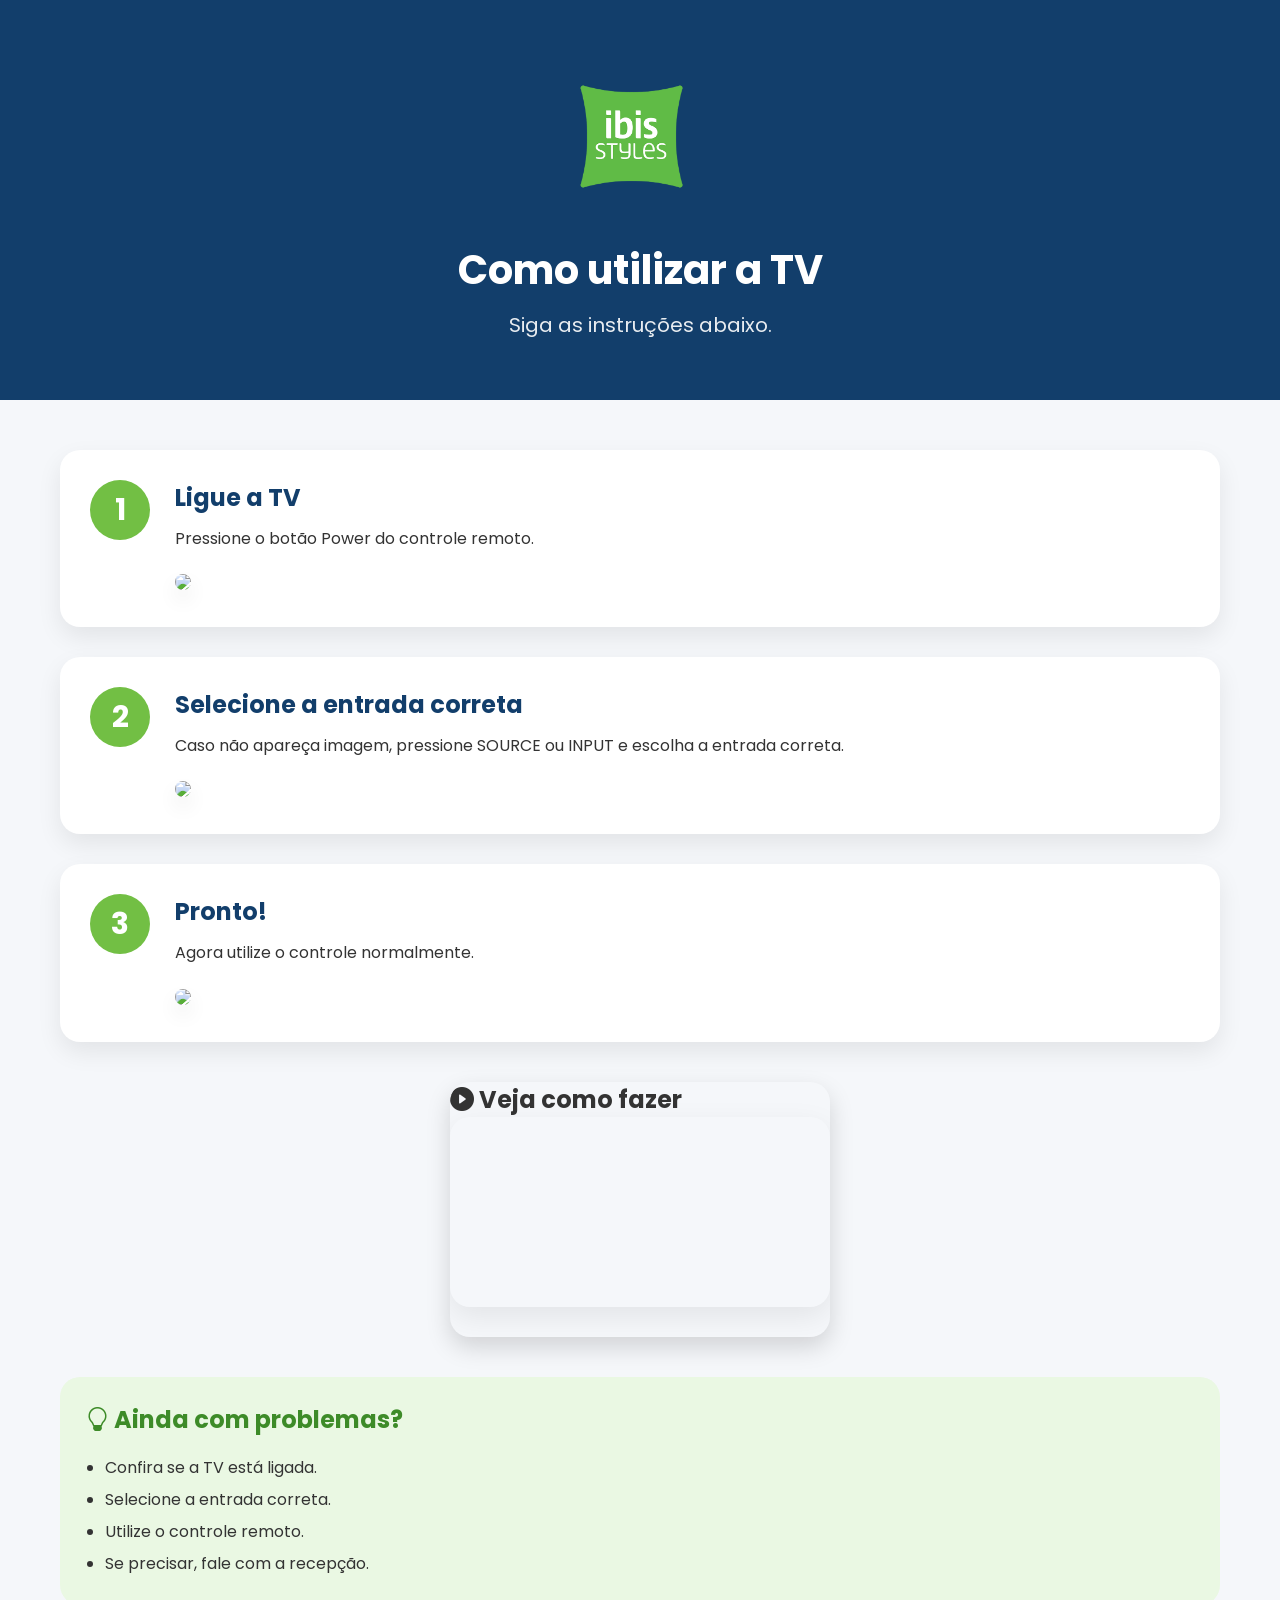
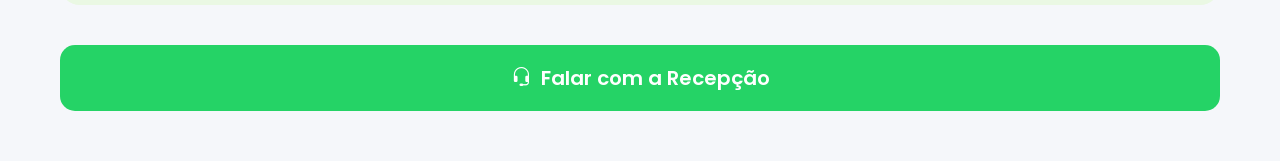
==== pages/tv.html @ 32ad7feb "Create tv.html" ====
<!DOCTYPE html>
<html lang="pt-BR">

<head>

<meta charset="UTF-8">

<meta name="viewport" content="width=device-width, initial-scale=1">

<title>TV</title>

<link rel="stylesheet" href="../css/style.css">

<link rel="preconnect" href="https://fonts.googleapis.com">

<link href="https://fonts.googleapis.com/css2?family=Poppins:wght@300;400;500;600;700&display=swap" rel="stylesheet">

<link rel="stylesheet" href="https://cdn.jsdelivr.net/npm/bootstrap-icons@1.13.1/font/bootstrap-icons.min.css">

</head>

<body>

<header class="hero">

<a href="../index.html" class="logo-link">

<img src="../img/logo-ibisstyles.png" class="logo">

</a>

<h1>Como utilizar a TV</h1>

<p>Siga as instruções abaixo.</p>

</header>

<div class="container">

<div class="passo">

<div class="numero">1</div>

<div class="conteudo">

<h2>Ligue a TV</h2>

<p>

Pressione o botão Power do controle remoto.

</p>

<img src="../img/tv1.png" onclick="abrirImagem(this.src)">

</div>

</div>

<div class="passo">

<div class="numero">2</div>

<div class="conteudo">

<h2>Selecione a entrada correta</h2>

<p>

Caso não apareça imagem, pressione SOURCE ou INPUT e escolha a entrada correta.

</p>

<img src="../img/tv2.png" onclick="abrirImagem(this.src)">

</div>

</div>

<div class="passo">

<div class="numero">3</div>

<div class="conteudo">

<h2>Pronto!</h2>

<p>

Agora utilize o controle normalmente.

</p>

<img src="../img/tv3.png" onclick="abrirImagem(this.src)">

</div>

</div>

<div class="video-demo">

<h2>

<i class="bi bi-play-circle-fill"></i>

Veja como fazer

</h2>

<video autoplay muted loop playsinline preload="auto">

<source src="../video/tv.mp4" type="video/mp4">

</video>

</div>

<div class="dica">

<h2>

<i class="bi bi-lightbulb"></i>

Ainda com problemas?

</h2>

<ul>

<li>Confira se a TV está ligada.</li>

<li>Selecione a entrada correta.</li>

<li>Utilize o controle remoto.</li>

<li>Se precisar, fale com a recepção.</li>

</ul>

</div>

<a class="whatsapp"

href="https://wa.me/554133240469?text=Olá!%20Estou%20com%20problemas%20na%20TV."

target="_blank">

<i class="bi bi-headset"></i>

Falar com a Recepção

</a>

</div>

<div id="lightbox" onclick="fecharImagem()">

<span>&times;</span>

<img id="imagemGrande">

</div>

<script src="../js/script.js"></script>

</body>

</html>
---- css/style.css ----
/* ===========================================
   GUIA DIGITAL DO HÓSPEDE
   ibis Styles Curitiba Centro Cívico
=========================================== */

/* RESET */

*{
    margin:0;
    padding:0;
    box-sizing:border-box;
}

:root{

    --azul:#123E6B;
    --verde:#72BF44;
    --verde-hover:#5fa538;
    --cinza:#f5f7fa;
    --texto:#333333;
    --branco:#ffffff;
    --sombra:0 10px 30px rgba(0,0,0,.08);

}

body{

    font-family:'Poppins',sans-serif;
    background:var(--cinza);
    color:var(--texto);

}

/* ================= HEADER ================= */

header{

    background:var(--azul);
    color:white;

    text-align:center;

    padding:60px 20px;

}

.logo{

    width:170px;
    max-width:90%;
    margin-bottom:20px;

}

header h1{

    font-size:40px;
    font-weight:700;
    margin-bottom:10px;

}

header p{

    font-size:20px;
    opacity:.9;

}

/* ================= CONTAINER ================= */

.container{

    max-width:1200px;

    margin:auto;

    padding:50px 20px;

}

/* ================= TITULO ================= */

.titulo{

    text-align:center;

    margin-bottom:45px;

}

.titulo h2{

    font-size:34px;

    color:var(--azul);

    margin-bottom:10px;

}

.titulo p{

    color:#666;

    font-size:18px;

}

/* ================= MENU ================= */

.menu{

    display:grid;

    grid-template-columns:repeat(auto-fit,minmax(320px,1fr));

    gap:22px;

}

/* ================= CARDS ================= */

.card{

    display:flex;

    align-items:center;

    gap:20px;

    text-decoration:none;

    background:white;

    color:inherit;

    padding:24px;

    border-radius:20px;

    box-shadow:var(--sombra);

    transition:.30s;

}

.card:hover{

    transform:translateY(-6px);

    box-shadow:0 18px 35px rgba(0,0,0,.15);

}

.card .icone{

    width:70px;

    height:70px;

    border-radius:18px;

    background:#eef6ff;

    display:flex;

    justify-content:center;

    align-items:center;

    font-size:34px;

    flex-shrink:0;

}

.card h3{

    font-size:24px;

    margin-bottom:6px;

    color:var(--azul);

}

.card p{

    color:#666;

    font-size:16px;

    line-height:1.5;

}

/* CARD RECEPÇÃO */

.destaque{

    background:var(--verde);

    color:white;

}

.destaque h3{

    color:white;

}

.destaque p{

    color:white;

}

.destaque .icone{

    background:rgba(255,255,255,.20);

}
/* ================= ÍCONES ================= */

.icone{

    width:70px;
    height:70px;

    display:flex;
    justify-content:center;
    align-items:center;

    background:#eef5ff;

    border-radius:18px;

    flex-shrink:0;

}

.icone i{

    font-size:34px;

    color:#123E6B;

}
/* ================= BOTÕES ================= */

.botao{

    display:inline-block;

    background:var(--verde);

    color:white;

    text-decoration:none;

    padding:14px 26px;

    border-radius:30px;

    transition:.3s;

    font-weight:600;

}

.botao:hover{

    background:var(--verde-hover);

}

/* ================= VOLTAR ================= */

.btn-voltar{

    position:absolute;

    top:20px;

    left:20px;

    width:48px;

    height:48px;

    border-radius:50%;

    background:rgba(255,255,255,.15);

    color:white;

    text-decoration:none;

    display:flex;

    justify-content:center;

    align-items:center;

    font-size:26px;

    backdrop-filter:blur(8px);

    transition:.3s;

}

.btn-voltar:hover{

    background:rgba(255,255,255,.30);

}

/* ================= GALERIA ================= */

.galeria{

    display:grid;

    grid-template-columns:repeat(auto-fit,minmax(280px,1fr));

    gap:25px;

}

.galeria img{

    width:100%;

    border-radius:18px;

    cursor:pointer;

    transition:.3s;

    box-shadow:var(--sombra);

}

.galeria img:hover{

    transform:scale(1.03);

}

/* ================= LIGHTBOX ================= */

#lightbox{

    display:none;

    position:fixed;

    inset:0;

    background:rgba(0,0,0,.90);

    justify-content:center;

    align-items:center;

    z-index:9999;

}

#lightbox img{

    max-width:90%;

    max-height:90%;

    border-radius:20px;

}

#lightbox span{

    position:absolute;

    top:30px;

    right:35px;

    color:white;

    font-size:45px;

    cursor:pointer;

}

/* ================= VIDEO ================= */

video{

    width:100%;

    border-radius:20px;

    box-shadow:var(--sombra);

    margin-bottom:30px;

}

/* ================= FOOTER ================= */

footer{

    background:var(--azul);

    color:white;

    text-align:center;

    padding:30px 20px;

    margin-top:60px;

}

footer small{

    opacity:.8;

}

/* ================= RESPONSIVO ================= */

@media(max-width:768px){

header{

    padding:45px 20px;

}

.logo{

    width:130px;

}

header h1{

    font-size:30px;

}

header p{

    font-size:17px;

}

.titulo h2{

    font-size:28px;

}

.menu{

    grid-template-columns:1fr;

}

.card{

    padding:20px;

}

.card h3{

    font-size:21px;

}

.card p{

    font-size:15px;

}

.card .icone{

    width:60px;

    height:60px;

    font-size:28px;

}

}
.passo{

display:flex;

gap:25px;

background:white;

padding:30px;

margin-bottom:30px;

border-radius:20px;

box-shadow:0 10px 25px rgba(0,0,0,.08);

}

.numero{

width:60px;

height:60px;

background:#72BF44;

color:white;

border-radius:50%;

display:flex;

justify-content:center;

align-items:center;

font-size:30px;

font-weight:bold;

flex-shrink:0;

}

.conteudo{

flex:1;

}

.conteudo h2{

margin-bottom:10px;

color:#123E6B;

}

.conteudo p{

margin-bottom:20px;

line-height:1.7;

}

.rede{

display:inline-block;

background:#72BF44;

color:white;

padding:12px 24px;

border-radius:30px;

font-weight:600;

margin-bottom:20px;

}

.conteudo img{

width:100%;

border-radius:15px;

box-shadow:0 10px 20px rgba(0,0,0,.08);

}

.dica{

background:#eaf8e3;

padding:25px;

border-radius:20px;

margin:40px 0;

}

.dica h2{

color:#3d8b28;

margin-bottom:15px;

}

.dica ul{

padding-left:20px;

line-height:2;

}

.video{

margin:50px 0;

}

.whatsapp{

display:flex;

justify-content:center;

align-items:center;

gap:10px;

background:#25D366;

color:white;

text-decoration:none;

padding:18px;

border-radius:15px;

font-size:20px;

font-weight:600;

}

.whatsapp:hover{

background:#1da851;

}

@media(max-width:768px){

.passo{

flex-direction:column;

}

.numero{

margin:auto;

}

}
.video-demo{

    max-width:380px;

    margin:40px auto;

    border-radius:20px;

    overflow:hidden;

    box-shadow:0 10px 25px rgba(0,0,0,.15);

}

.video-demo video{

    width:100%;
    display:block;

    border-radius:20px;

    object-fit:cover;

}
.logo-link{
    display:inline-block;
    text-decoration:none;
}

.logo-link:hover{
    transform:scale(1.03);
    transition:0.3s;
}

.logo-link img{
    display:block;
}
.whatsapp-fixo{

    position:fixed;

    bottom:20px;

    right:20px;

    background:#25D366;

    color:#fff;

    padding:14px 18px;

    border-radius:40px;

    display:flex;

    align-items:center;

    gap:10px;

    text-decoration:none;

    font-weight:600;

    font-size:16px;

    box-shadow:0 8px 20px rgba(0,0,0,.25);

    z-index:9999;

    transition:.3s;

}

.whatsapp-fixo i{

    font-size:28px;

}

.whatsapp-fixo:hover{

    transform:scale(1.05);

}

@media (max-width:768px){

.whatsapp-fixo{

    left:15px;

    right:15px;

    bottom:15px;

    justify-content:center;

}

}
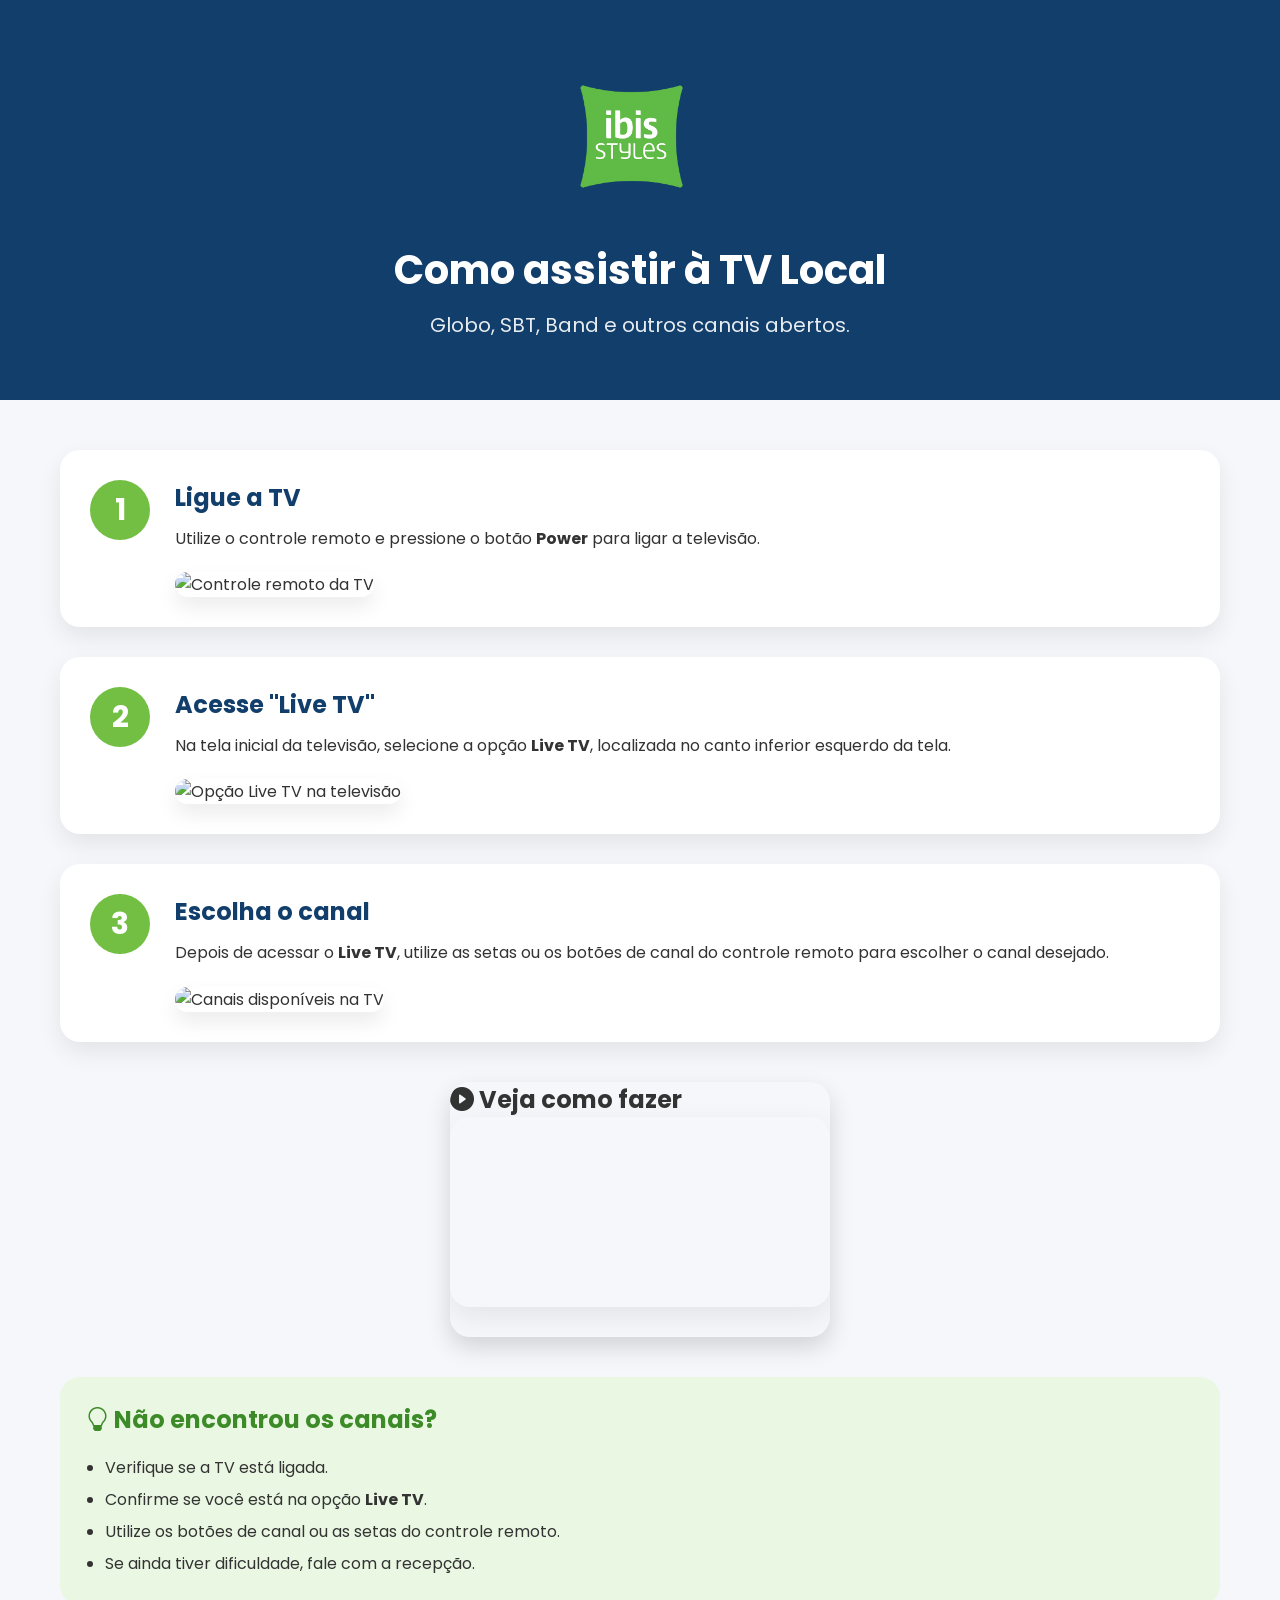
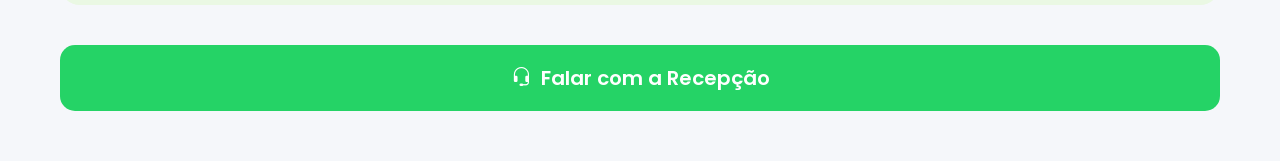
==== commit 6225f932: "Update tv.html" ====
--- a/pages/tv.html
+++ b/pages/tv.html
@@ -4,15 +4,13 @@
 <head>
 
 <meta charset="UTF-8">
-
 <meta name="viewport" content="width=device-width, initial-scale=1">
 
-<title>TV</title>
+<title>TV Local</title>
 
 <link rel="stylesheet" href="../css/style.css">
 
 <link rel="preconnect" href="https://fonts.googleapis.com">
-
 <link href="https://fonts.googleapis.com/css2?family=Poppins:wght@300;400;500;600;700&display=swap" rel="stylesheet">
 
 <link rel="stylesheet" href="https://cdn.jsdelivr.net/npm/bootstrap-icons@1.13.1/font/bootstrap-icons.min.css">
@@ -23,143 +21,199 @@
 
 <header class="hero">
 
-<a href="../index.html" class="logo-link">
-
-<img src="../img/logo-ibisstyles.png" class="logo">
-
-</a>
-
-<h1>Como utilizar a TV</h1>
-
-<p>Siga as instruções abaixo.</p>
+    <a href="../index.html" class="logo-link">
+
+        <img
+            src="../img/logo-ibisstyles.png"
+            class="logo"
+            alt="Ibis Styles"
+        >
+
+    </a>
+
+    <h1>Como assistir à TV Local</h1>
+
+    <p>Globo, SBT, Band e outros canais abertos.</p>
 
 </header>
 
+
 <div class="container">
 
-<div class="passo">
-
-<div class="numero">1</div>
-
-<div class="conteudo">
-
-<h2>Ligue a TV</h2>
-
-<p>
-
-Pressione o botão Power do controle remoto.
-
-</p>
-
-<img src="../img/tv1.png" onclick="abrirImagem(this.src)">
+
+    <!-- PASSO 1 -->
+
+    <div class="passo">
+
+        <div class="numero">1</div>
+
+        <div class="conteudo">
+
+            <h2>Ligue a TV</h2>
+
+            <p>
+                Utilize o controle remoto e pressione o botão
+                <strong>Power</strong> para ligar a televisão.
+            </p>
+
+            <img
+                src="../img/tv1.png"
+                alt="Controle remoto da TV"
+                onclick="abrirImagem(this.src)"
+            >
+
+        </div>
+
+    </div>
+
+
+    <!-- PASSO 2 -->
+
+    <div class="passo">
+
+        <div class="numero">2</div>
+
+        <div class="conteudo">
+
+            <h2>Acesse "Live TV"</h2>
+
+            <p>
+                Na tela inicial da televisão, selecione a opção
+                <strong>Live TV</strong>, localizada no canto inferior
+                esquerdo da tela.
+            </p>
+
+            <img
+                src="../img/tv2.png"
+                alt="Opção Live TV na televisão"
+                onclick="abrirImagem(this.src)"
+            >
+
+        </div>
+
+    </div>
+
+
+    <!-- PASSO 3 -->
+
+    <div class="passo">
+
+        <div class="numero">3</div>
+
+        <div class="conteudo">
+
+            <h2>Escolha o canal</h2>
+
+            <p>
+                Depois de acessar o <strong>Live TV</strong>,
+                utilize as setas ou os botões de canal do controle
+                remoto para escolher o canal desejado.
+            </p>
+
+            <img
+                src="../img/tv3.png"
+                alt="Canais disponíveis na TV"
+                onclick="abrirImagem(this.src)"
+            >
+
+        </div>
+
+    </div>
+
+
+    <!-- VÍDEO -->
+
+    <div class="video-demo">
+
+        <h2>
+            <i class="bi bi-play-circle-fill"></i>
+            Veja como fazer
+        </h2>
+
+        <video
+            autoplay
+            muted
+            loop
+            playsinline
+            preload="auto"
+        >
+
+            <source
+                src="../video/tv.mp4"
+                type="video/mp4"
+            >
+
+            Seu navegador não suporta vídeo.
+
+        </video>
+
+    </div>
+
+
+    <!-- DICAS -->
+
+    <div class="dica">
+
+        <h2>
+            <i class="bi bi-lightbulb"></i>
+            Não encontrou os canais?
+        </h2>
+
+        <ul>
+
+            <li>
+                Verifique se a TV está ligada.
+            </li>
+
+            <li>
+                Confirme se você está na opção
+                <strong>Live TV</strong>.
+            </li>
+
+            <li>
+                Utilize os botões de canal ou as setas do controle remoto.
+            </li>
+
+            <li>
+                Se ainda tiver dificuldade, fale com a recepção.
+            </li>
+
+        </ul>
+
+    </div>
+
+
+    <!-- RECEPÇÃO -->
+
+    <a
+        class="whatsapp"
+        href="https://wa.me/554133240469?text=Olá!%20Estou%20com%20dificuldade%20para%20acessar%20a%20TV%20local."
+        target="_blank"
+    >
+
+        <i class="bi bi-headset"></i>
+
+        Falar com a Recepção
+
+    </a>
+
 
 </div>
 
+
+<!-- LIGHTBOX -->
+
+<div
+    id="lightbox"
+    onclick="fecharImagem()"
+>
+
+    <span>&times;</span>
+
+    <img id="imagemGrande">
+
 </div>
 
-<div class="passo">
-
-<div class="numero">2</div>
-
-<div class="conteudo">
-
-<h2>Selecione a entrada correta</h2>
-
-<p>
-
-Caso não apareça imagem, pressione SOURCE ou INPUT e escolha a entrada correta.
-
-</p>
-
-<img src="../img/tv2.png" onclick="abrirImagem(this.src)">
-
-</div>
-
-</div>
-
-<div class="passo">
-
-<div class="numero">3</div>
-
-<div class="conteudo">
-
-<h2>Pronto!</h2>
-
-<p>
-
-Agora utilize o controle normalmente.
-
-</p>
-
-<img src="../img/tv3.png" onclick="abrirImagem(this.src)">
-
-</div>
-
-</div>
-
-<div class="video-demo">
-
-<h2>
-
-<i class="bi bi-play-circle-fill"></i>
-
-Veja como fazer
-
-</h2>
-
-<video autoplay muted loop playsinline preload="auto">
-
-<source src="../video/tv.mp4" type="video/mp4">
-
-</video>
-
-</div>
-
-<div class="dica">
-
-<h2>
-
-<i class="bi bi-lightbulb"></i>
-
-Ainda com problemas?
-
-</h2>
-
-<ul>
-
-<li>Confira se a TV está ligada.</li>
-
-<li>Selecione a entrada correta.</li>
-
-<li>Utilize o controle remoto.</li>
-
-<li>Se precisar, fale com a recepção.</li>
-
-</ul>
-
-</div>
-
-<a class="whatsapp"
-
-href="https://wa.me/554133240469?text=Olá!%20Estou%20com%20problemas%20na%20TV."
-
-target="_blank">
-
-<i class="bi bi-headset"></i>
-
-Falar com a Recepção
-
-</a>
-
-</div>
-
-<div id="lightbox" onclick="fecharImagem()">
-
-<span>&times;</span>
-
-<img id="imagemGrande">
-
-</div>
 
 <script src="../js/script.js"></script>
 
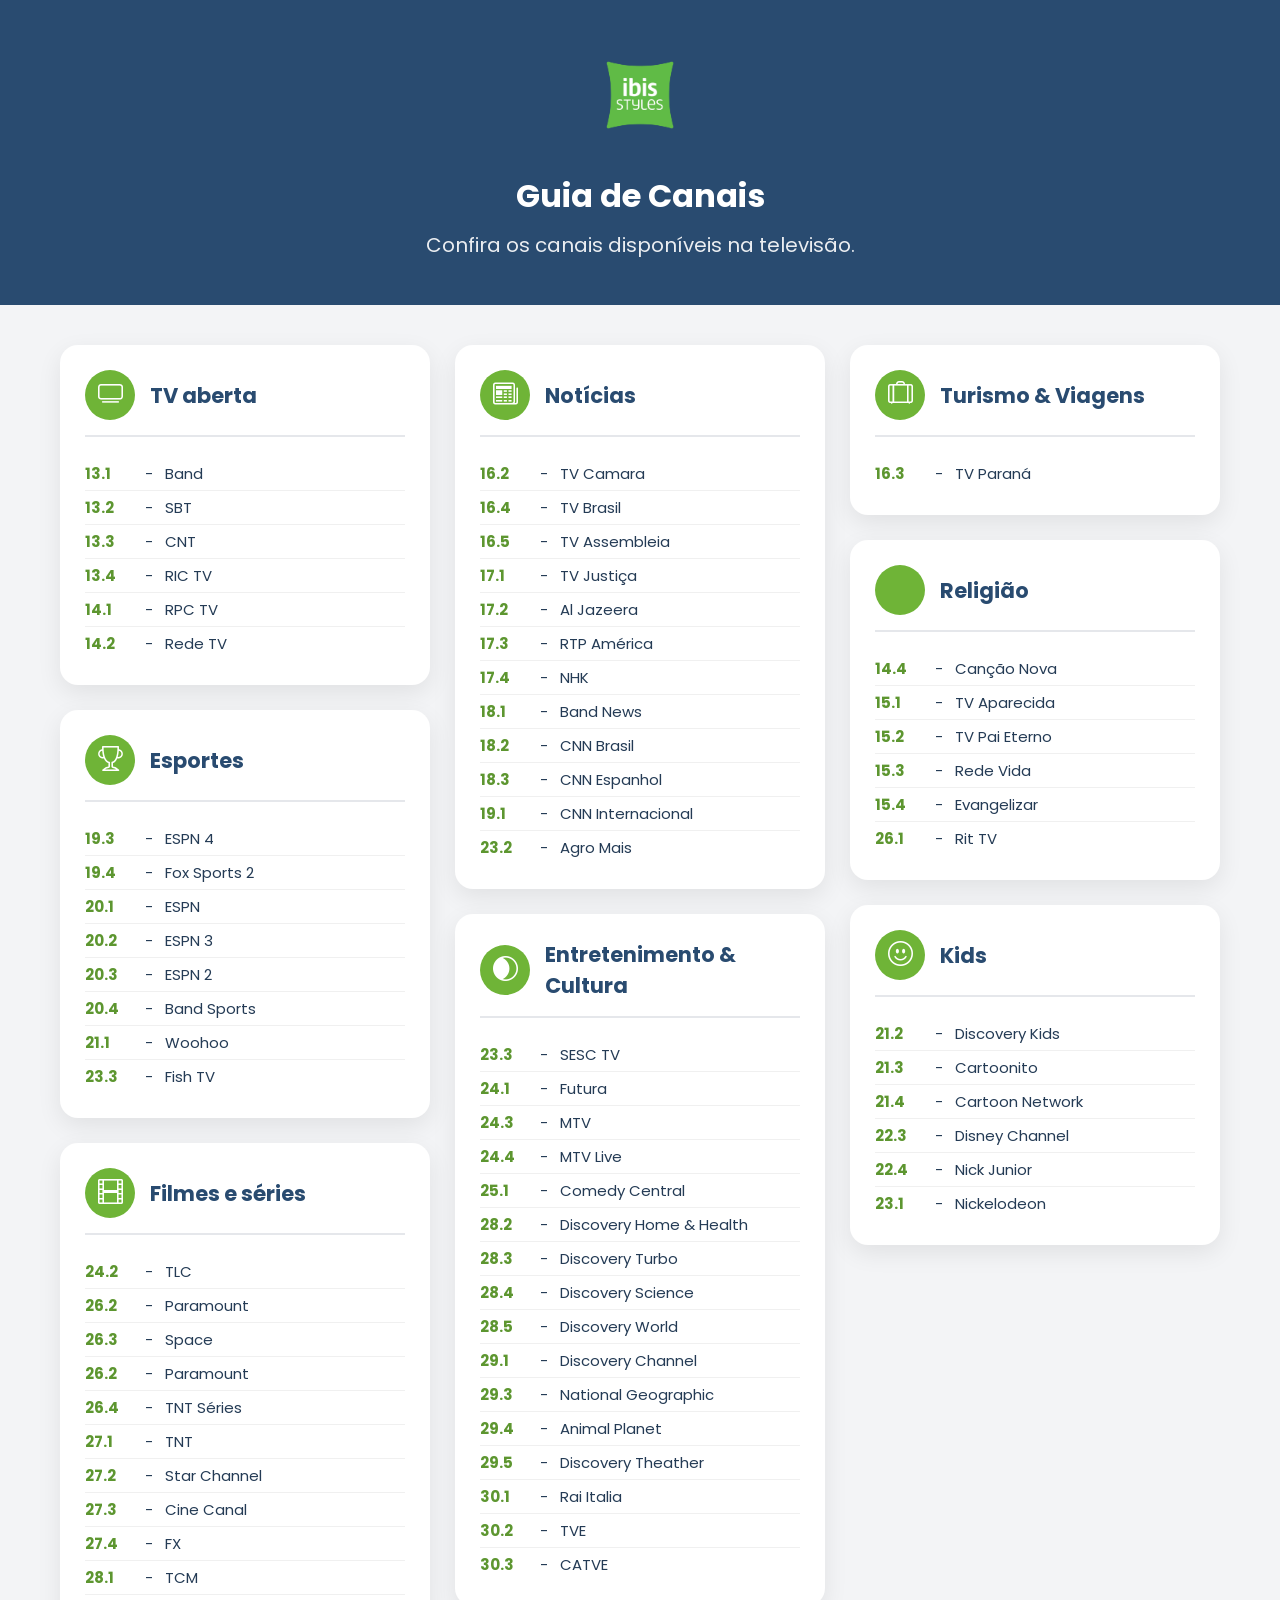
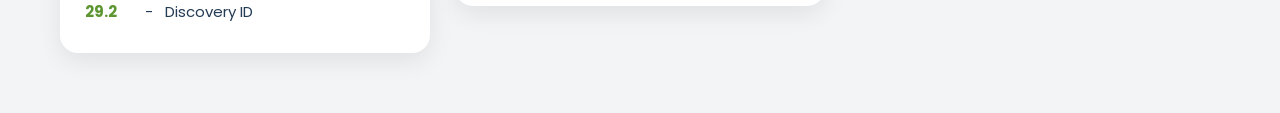
==== commit 6c8f50ca: "Update tv.html" ====
--- a/pages/tv.html
+++ b/pages/tv.html
@@ -2,220 +2,513 @@
 <html lang="pt-BR">
 
 <head>
-
-<meta charset="UTF-8">
-<meta name="viewport" content="width=device-width, initial-scale=1">
-
-<title>TV Local</title>
-
-<link rel="stylesheet" href="../css/style.css">
-
-<link rel="preconnect" href="https://fonts.googleapis.com">
-<link href="https://fonts.googleapis.com/css2?family=Poppins:wght@300;400;500;600;700&display=swap" rel="stylesheet">
-
-<link rel="stylesheet" href="https://cdn.jsdelivr.net/npm/bootstrap-icons@1.13.1/font/bootstrap-icons.min.css">
+    <meta charset="UTF-8">
+    <meta name="viewport" content="width=device-width, initial-scale=1.0">
+
+    <title>Guia de Canais</title>
+
+    <link rel="stylesheet" href="../css/style.css">
+
+    <link rel="preconnect" href="https://fonts.googleapis.com">
+    <link rel="preconnect" href="https://fonts.gstatic.com" crossorigin>
+
+    <link href="https://fonts.googleapis.com/css2?family=Poppins:wght@300;400;500;600;700&display=swap"
+        rel="stylesheet">
+
+    <link rel="stylesheet"
+        href="https://cdn.jsdelivr.net/npm/bootstrap-icons@1.13.1/font/bootstrap-icons.min.css">
+
+    <style>
+
+        body {
+            font-family: 'Poppins', sans-serif;
+            background: #f3f4f6;
+            margin: 0;
+            color: #243b55;
+        }
+
+
+        /* CABEÇALHO */
+
+        .hero {
+            background: #294b70;
+            color: white;
+            text-align: center;
+            padding: 45px 20px;
+        }
+
+        .hero .logo {
+            width: 100px;
+            margin-bottom: 20px;
+        }
+
+        .hero h1 {
+            margin: 0;
+            font-size: 32px;
+        }
+
+        .hero p {
+            margin-top: 10px;
+            opacity: 0.9;
+        }
+
+
+        /* CONTAINER */
+
+        .canais-container {
+            max-width: 1200px;
+            margin: auto;
+            padding: 40px 20px 60px;
+        }
+
+
+        /* GRID */
+
+        .canais-grid {
+            display: grid;
+            grid-template-columns: repeat(3, 1fr);
+            gap: 25px;
+        }
+
+
+        /* COLUNAS */
+
+        .coluna-canais {
+            display: flex;
+            flex-direction: column;
+            gap: 25px;
+        }
+
+
+        /* CARD */
+
+        .categoria {
+            background: white;
+            border-radius: 18px;
+            padding: 25px;
+            box-shadow: 0 8px 25px rgba(0, 0, 0, 0.08);
+        }
+
+
+        /* TÍTULO DA CATEGORIA */
+
+        .categoria-titulo {
+            display: flex;
+            align-items: center;
+            gap: 15px;
+            margin-bottom: 20px;
+            padding-bottom: 15px;
+            border-bottom: 2px solid #e5e7eb;
+        }
+
+        .categoria-icone {
+            width: 50px;
+            height: 50px;
+
+            background: #6fb437;
+            color: white;
+
+            border-radius: 50%;
+
+            display: flex;
+            align-items: center;
+            justify-content: center;
+
+            font-size: 25px;
+            flex-shrink: 0;
+        }
+
+        .categoria h2 {
+            margin: 0;
+            font-size: 21px;
+            color: #294b70;
+        }
+
+
+        /* LISTA */
+
+        .lista-canais {
+            list-style: none;
+            padding: 0;
+            margin: 0;
+        }
+
+        .lista-canais li {
+            display: grid;
+            grid-template-columns: 55px 15px 1fr;
+
+            gap: 5px;
+
+            padding: 5px 0;
+
+            font-size: 15px;
+            border-bottom: 1px solid #f0f0f0;
+        }
+
+        .lista-canais li:last-child {
+            border-bottom: none;
+        }
+
+
+        /* NÚMERO */
+
+        .canal-numero {
+            font-weight: 700;
+            color: #5d9630;
+        }
+
+
+        /* RESPONSIVO */
+
+        @media (max-width: 900px) {
+
+            .canais-grid {
+                grid-template-columns: 1fr 1fr;
+            }
+
+        }
+
+
+        @media (max-width: 600px) {
+
+            .hero {
+                padding: 35px 20px;
+            }
+
+            .hero h1 {
+                font-size: 26px;
+            }
+
+            .canais-grid {
+                grid-template-columns: 1fr;
+            }
+
+            .categoria {
+                padding: 20px;
+            }
+
+        }
+
+    </style>
 
 </head>
 
+
 <body>
 
-<header class="hero">
-
-    <a href="../index.html" class="logo-link">
-
-        <img
-            src="../img/logo-ibisstyles.png"
-            class="logo"
-            alt="Ibis Styles"
-        >
-
-    </a>
-
-    <h1>Como assistir à TV Local</h1>
-
-    <p>Globo, SBT, Band e outros canais abertos.</p>
-
-</header>
-
-
-<div class="container">
-
-
-    <!-- PASSO 1 -->
-
-    <div class="passo">
-
-        <div class="numero">1</div>
-
-        <div class="conteudo">
-
-            <h2>Ligue a TV</h2>
-
-            <p>
-                Utilize o controle remoto e pressione o botão
-                <strong>Power</strong> para ligar a televisão.
-            </p>
-
-            <img
-                src="../img/tv1.png"
-                alt="Controle remoto da TV"
-                onclick="abrirImagem(this.src)"
-            >
+
+    <!-- CABEÇALHO -->
+
+    <header class="hero">
+
+        <a href="../index.html">
+
+            <img src="../img/logo-ibisstyles.png"
+                class="logo"
+                alt="Ibis Styles">
+
+        </a>
+
+        <h1>Guia de Canais</h1>
+
+        <p>Confira os canais disponíveis na televisão.</p>
+
+    </header>
+
+
+
+    <main class="canais-container">
+
+
+        <div class="canais-grid">
+
+
+            <!-- COLUNA 1 -->
+
+            <div class="coluna-canais">
+
+
+                <!-- TV ABERTA -->
+
+                <section class="categoria">
+
+                    <div class="categoria-titulo">
+
+                        <div class="categoria-icone">
+                            <i class="bi bi-tv"></i>
+                        </div>
+
+                        <h2>TV aberta</h2>
+
+                    </div>
+
+
+                    <ul class="lista-canais">
+
+                        <li><span class="canal-numero">13.1</span><span>-</span><span>Band</span></li>
+                        <li><span class="canal-numero">13.2</span><span>-</span><span>SBT</span></li>
+                        <li><span class="canal-numero">13.3</span><span>-</span><span>CNT</span></li>
+                        <li><span class="canal-numero">13.4</span><span>-</span><span>RIC TV</span></li>
+                        <li><span class="canal-numero">14.1</span><span>-</span><span>RPC TV</span></li>
+                        <li><span class="canal-numero">14.2</span><span>-</span><span>Rede TV</span></li>
+
+                    </ul>
+
+                </section>
+
+
+
+                <!-- ESPORTES -->
+
+                <section class="categoria">
+
+                    <div class="categoria-titulo">
+
+                        <div class="categoria-icone">
+                            <i class="bi bi-trophy"></i>
+                        </div>
+
+                        <h2>Esportes</h2>
+
+                    </div>
+
+
+                    <ul class="lista-canais">
+
+                        <li><span class="canal-numero">19.3</span><span>-</span><span>ESPN 4</span></li>
+                        <li><span class="canal-numero">19.4</span><span>-</span><span>Fox Sports 2</span></li>
+                        <li><span class="canal-numero">20.1</span><span>-</span><span>ESPN</span></li>
+                        <li><span class="canal-numero">20.2</span><span>-</span><span>ESPN 3</span></li>
+                        <li><span class="canal-numero">20.3</span><span>-</span><span>ESPN 2</span></li>
+                        <li><span class="canal-numero">20.4</span><span>-</span><span>Band Sports</span></li>
+                        <li><span class="canal-numero">21.1</span><span>-</span><span>Woohoo</span></li>
+                        <li><span class="canal-numero">23.3</span><span>-</span><span>Fish TV</span></li>
+
+                    </ul>
+
+                </section>
+
+
+
+                <!-- FILMES -->
+
+                <section class="categoria">
+
+                    <div class="categoria-titulo">
+
+                        <div class="categoria-icone">
+                            <i class="bi bi-film"></i>
+                        </div>
+
+                        <h2>Filmes e séries</h2>
+
+                    </div>
+
+
+                    <ul class="lista-canais">
+
+                        <li><span class="canal-numero">24.2</span><span>-</span><span>TLC</span></li>
+                        <li><span class="canal-numero">26.2</span><span>-</span><span>Paramount</span></li>
+                        <li><span class="canal-numero">26.3</span><span>-</span><span>Space</span></li>
+                        <li><span class="canal-numero">26.2</span><span>-</span><span>Paramount</span></li>
+                        <li><span class="canal-numero">26.4</span><span>-</span><span>TNT Séries</span></li>
+                        <li><span class="canal-numero">27.1</span><span>-</span><span>TNT</span></li>
+                        <li><span class="canal-numero">27.2</span><span>-</span><span>Star Channel</span></li>
+                        <li><span class="canal-numero">27.3</span><span>-</span><span>Cine Canal</span></li>
+                        <li><span class="canal-numero">27.4</span><span>-</span><span>FX</span></li>
+                        <li><span class="canal-numero">28.1</span><span>-</span><span>TCM</span></li>
+                        <li><span class="canal-numero">29.2</span><span>-</span><span>Discovery ID</span></li>
+
+                    </ul>
+
+                </section>
+
+
+            </div>
+
+
+
+            <!-- COLUNA 2 -->
+
+            <div class="coluna-canais">
+
+
+                <!-- NOTÍCIAS -->
+
+                <section class="categoria">
+
+                    <div class="categoria-titulo">
+
+                        <div class="categoria-icone">
+                            <i class="bi bi-newspaper"></i>
+                        </div>
+
+                        <h2>Notícias</h2>
+
+                    </div>
+
+
+                    <ul class="lista-canais">
+
+                        <li><span class="canal-numero">16.2</span><span>-</span><span>TV Camara</span></li>
+                        <li><span class="canal-numero">16.4</span><span>-</span><span>TV Brasil</span></li>
+                        <li><span class="canal-numero">16.5</span><span>-</span><span>TV Assembleia</span></li>
+                        <li><span class="canal-numero">17.1</span><span>-</span><span>TV Justiça</span></li>
+                        <li><span class="canal-numero">17.2</span><span>-</span><span>Al Jazeera</span></li>
+                        <li><span class="canal-numero">17.3</span><span>-</span><span>RTP América</span></li>
+                        <li><span class="canal-numero">17.4</span><span>-</span><span>NHK</span></li>
+                        <li><span class="canal-numero">18.1</span><span>-</span><span>Band News</span></li>
+                        <li><span class="canal-numero">18.2</span><span>-</span><span>CNN Brasil</span></li>
+                        <li><span class="canal-numero">18.3</span><span>-</span><span>CNN Espanhol</span></li>
+                        <li><span class="canal-numero">19.1</span><span>-</span><span>CNN Internacional</span></li>
+                        <li><span class="canal-numero">23.2</span><span>-</span><span>Agro Mais</span></li>
+
+                    </ul>
+
+                </section>
+
+
+
+                <!-- ENTRETENIMENTO -->
+
+                <section class="categoria">
+
+                    <div class="categoria-titulo">
+
+                        <div class="categoria-icone">
+                            <i class="bi bi-mask"></i>
+                        </div>
+
+                        <h2>Entretenimento & Cultura</h2>
+
+                    </div>
+
+
+                    <ul class="lista-canais">
+
+                        <li><span class="canal-numero">23.3</span><span>-</span><span>SESC TV</span></li>
+                        <li><span class="canal-numero">24.1</span><span>-</span><span>Futura</span></li>
+                        <li><span class="canal-numero">24.3</span><span>-</span><span>MTV</span></li>
+                        <li><span class="canal-numero">24.4</span><span>-</span><span>MTV Live</span></li>
+                        <li><span class="canal-numero">25.1</span><span>-</span><span>Comedy Central</span></li>
+                        <li><span class="canal-numero">28.2</span><span>-</span><span>Discovery Home & Health</span></li>
+                        <li><span class="canal-numero">28.3</span><span>-</span><span>Discovery Turbo</span></li>
+                        <li><span class="canal-numero">28.4</span><span>-</span><span>Discovery Science</span></li>
+                        <li><span class="canal-numero">28.5</span><span>-</span><span>Discovery World</span></li>
+                        <li><span class="canal-numero">29.1</span><span>-</span><span>Discovery Channel</span></li>
+                        <li><span class="canal-numero">29.3</span><span>-</span><span>National Geographic</span></li>
+                        <li><span class="canal-numero">29.4</span><span>-</span><span>Animal Planet</span></li>
+                        <li><span class="canal-numero">29.5</span><span>-</span><span>Discovery Theather</span></li>
+                        <li><span class="canal-numero">30.1</span><span>-</span><span>Rai Italia</span></li>
+                        <li><span class="canal-numero">30.2</span><span>-</span><span>TVE</span></li>
+                        <li><span class="canal-numero">30.3</span><span>-</span><span>CATVE</span></li>
+
+                    </ul>
+
+                </section>
+
+
+            </div>
+
+
+
+            <!-- COLUNA 3 -->
+
+            <div class="coluna-canais">
+
+
+                <!-- TURISMO -->
+
+                <section class="categoria">
+
+                    <div class="categoria-titulo">
+
+                        <div class="categoria-icone">
+                            <i class="bi bi-suitcase-lg"></i>
+                        </div>
+
+                        <h2>Turismo & Viagens</h2>
+
+                    </div>
+
+
+                    <ul class="lista-canais">
+
+                        <li><span class="canal-numero">16.3</span><span>-</span><span>TV Paraná</span></li>
+
+                    </ul>
+
+                </section>
+
+
+
+                <!-- RELIGIÃO -->
+
+                <section class="categoria">
+
+                    <div class="categoria-titulo">
+
+                        <div class="categoria-icone">
+                            <i class="bi bi-cross"></i>
+                        </div>
+
+                        <h2>Religião</h2>
+
+                    </div>
+
+
+                    <ul class="lista-canais">
+
+                        <li><span class="canal-numero">14.4</span><span>-</span><span>Canção Nova</span></li>
+                        <li><span class="canal-numero">15.1</span><span>-</span><span>TV Aparecida</span></li>
+                        <li><span class="canal-numero">15.2</span><span>-</span><span>TV Pai Eterno</span></li>
+                        <li><span class="canal-numero">15.3</span><span>-</span><span>Rede Vida</span></li>
+                        <li><span class="canal-numero">15.4</span><span>-</span><span>Evangelizar</span></li>
+                        <li><span class="canal-numero">26.1</span><span>-</span><span>Rit TV</span></li>
+
+                    </ul>
+
+                </section>
+
+
+
+                <!-- KIDS -->
+
+                <section class="categoria">
+
+                    <div class="categoria-titulo">
+
+                        <div class="categoria-icone">
+                            <i class="bi bi-emoji-smile"></i>
+                        </div>
+
+                        <h2>Kids</h2>
+
+                    </div>
+
+
+                    <ul class="lista-canais">
+
+                        <li><span class="canal-numero">21.2</span><span>-</span><span>Discovery Kids</span></li>
+                        <li><span class="canal-numero">21.3</span><span>-</span><span>Cartoonito</span></li>
+                        <li><span class="canal-numero">21.4</span><span>-</span><span>Cartoon Network</span></li>
+                        <li><span class="canal-numero">22.3</span><span>-</span><span>Disney Channel</span></li>
+                        <li><span class="canal-numero">22.4</span><span>-</span><span>Nick Junior</span></li>
+                        <li><span class="canal-numero">23.1</span><span>-</span><span>Nickelodeon</span></li>
+
+                    </ul>
+
+                </section>
+
+
+            </div>
+
 
         </div>
 
-    </div>
-
-
-    <!-- PASSO 2 -->
-
-    <div class="passo">
-
-        <div class="numero">2</div>
-
-        <div class="conteudo">
-
-            <h2>Acesse "Live TV"</h2>
-
-            <p>
-                Na tela inicial da televisão, selecione a opção
-                <strong>Live TV</strong>, localizada no canto inferior
-                esquerdo da tela.
-            </p>
-
-            <img
-                src="../img/tv2.png"
-                alt="Opção Live TV na televisão"
-                onclick="abrirImagem(this.src)"
-            >
-
-        </div>
-
-    </div>
-
-
-    <!-- PASSO 3 -->
-
-    <div class="passo">
-
-        <div class="numero">3</div>
-
-        <div class="conteudo">
-
-            <h2>Escolha o canal</h2>
-
-            <p>
-                Depois de acessar o <strong>Live TV</strong>,
-                utilize as setas ou os botões de canal do controle
-                remoto para escolher o canal desejado.
-            </p>
-
-            <img
-                src="../img/tv3.png"
-                alt="Canais disponíveis na TV"
-                onclick="abrirImagem(this.src)"
-            >
-
-        </div>
-
-    </div>
-
-
-    <!-- VÍDEO -->
-
-    <div class="video-demo">
-
-        <h2>
-            <i class="bi bi-play-circle-fill"></i>
-            Veja como fazer
-        </h2>
-
-        <video
-            autoplay
-            muted
-            loop
-            playsinline
-            preload="auto"
-        >
-
-            <source
-                src="../video/tv.mp4"
-                type="video/mp4"
-            >
-
-            Seu navegador não suporta vídeo.
-
-        </video>
-
-    </div>
-
-
-    <!-- DICAS -->
-
-    <div class="dica">
-
-        <h2>
-            <i class="bi bi-lightbulb"></i>
-            Não encontrou os canais?
-        </h2>
-
-        <ul>
-
-            <li>
-                Verifique se a TV está ligada.
-            </li>
-
-            <li>
-                Confirme se você está na opção
-                <strong>Live TV</strong>.
-            </li>
-
-            <li>
-                Utilize os botões de canal ou as setas do controle remoto.
-            </li>
-
-            <li>
-                Se ainda tiver dificuldade, fale com a recepção.
-            </li>
-
-        </ul>
-
-    </div>
-
-
-    <!-- RECEPÇÃO -->
-
-    <a
-        class="whatsapp"
-        href="https://wa.me/554133240469?text=Olá!%20Estou%20com%20dificuldade%20para%20acessar%20a%20TV%20local."
-        target="_blank"
-    >
-
-        <i class="bi bi-headset"></i>
-
-        Falar com a Recepção
-
-    </a>
-
-
-</div>
-
-
-<!-- LIGHTBOX -->
-
-<div
-    id="lightbox"
-    onclick="fecharImagem()"
->
-
-    <span>&times;</span>
-
-    <img id="imagemGrande">
-
-</div>
-
-
-<script src="../js/script.js"></script>
+
+    </main>
+
 
 </body>
 
